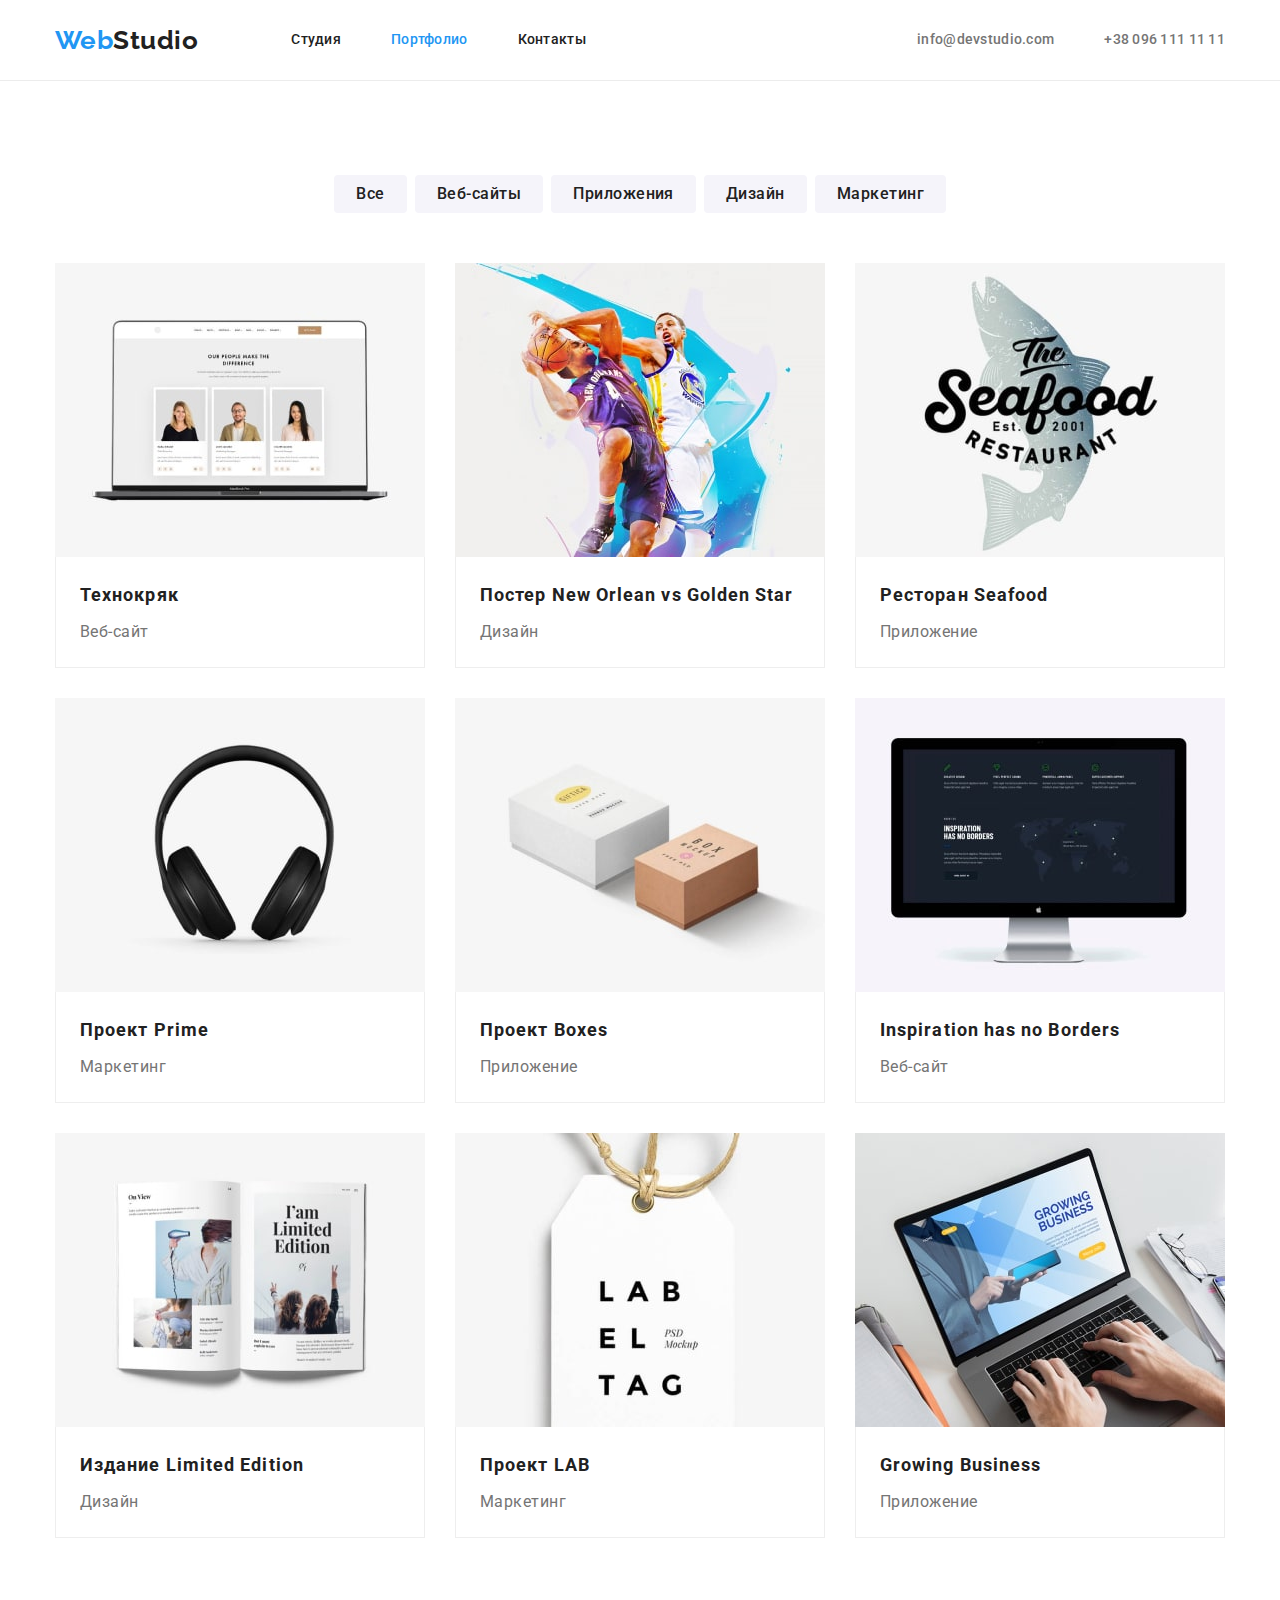
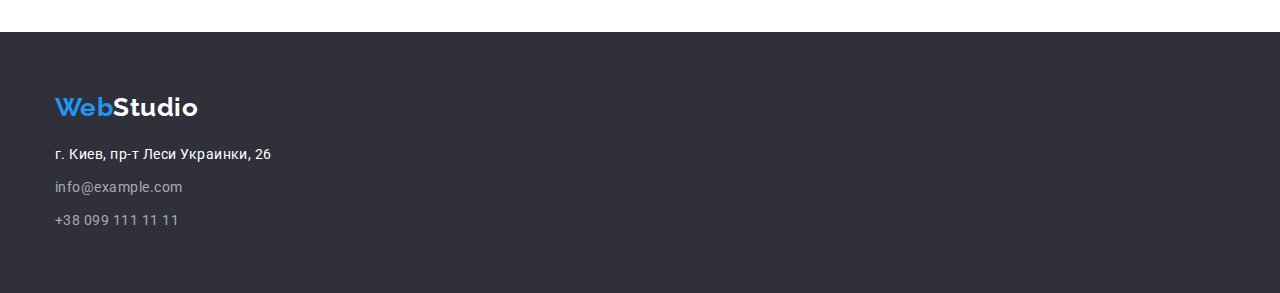
==== portfolio.html @ 279f43bf "Done header, main" ====
<!DOCTYPE html>
<html lang="ru">

<head>
    <meta charset="UTF-8" />
    <meta http-equiv="X-UA-Compatible" content="IE=edge" />
    <meta name="viewport" content="width=device-width, initial-scale=1.0" />
    <title>Document</title>
    <link rel="preconnect" href="https://fonts.googleapis.com" />
    <link rel="preconnect" href="https://fonts.gstatic.com" crossorigin />
    <link
        href="https://fonts.googleapis.com/css2?family=Raleway:wght@700&family=Roboto:wght@400;500;700;900&display=swap"
        rel="stylesheet" />
    <link rel="stylesheet"
        href="https://cdnjs.cloudflare.com/ajax/libs/modern-normalize/1.1.0/modern-normalize.min.css" />
    <link rel="stylesheet" href="./css/styles.css" />
</head>

<body>
    <!-- Шапка -->

    <header class="page-header">
        <div class="container">
            <nav class="site-nav">
                <a href="./index.html" lang="en" class="logo link"> <span class="web">Web</span>Studio </a>

                <ul class="nav list">
                    <li class="item"><a href="./index.html" class="link"> Студия </a></li>
                    <li class="item"><a href="./portfolio.html" class="link current"> Портфолио </a></li>
                    <li class="item"><a href="#cont" target="_blank" class="link"> Контакты </a></li>
                </ul>

                <ul class="contacts list">
                    <li class="item">
                        <a href="mailto:info@devstudio.com" class="mail link"> info@devstudio.com </a>
                    </li>
                    <li class="item">
                        <a href="tel:+380961111111" class="tel link"> +38 096 111 11 11 </a>
                    </li>
                </ul>
            </nav>
        </div>
    </header>

    <!-- Основная часть -->
    <main>
        <section class="projects section">
            <div class="container">
                <h1 class="visually-hiden">Портфолио</h1>

                <!-- Фильтр примеров работ -->

                <h2 class="visually-hiden">Фильтр работ</h2>

                <ul class="filter-list list">
                    <li class="item">
                        <button type="button" class="filter-button">Все</button>
                    </li>
                    <li class="item">
                        <button type="button" class="filter-button">Веб-сайты</button>
                    </li>
                    <li class="item">
                        <button type="button" class="filter-button">Приложения</button>
                    </li>
                    <li class="item">
                        <button type="button" class="filter-button">Дизайн</button>
                    </li>
                    <li class="item">
                        <button type="button" class="filter-button">Маркетинг</button>
                    </li>
                </ul>

                <!-- Галерея работ -->

                <h2 class="visually-hiden">Галерея работ</h2>

                <ul class="projects-list list">
                    <li class="projects-list-item">
                        <img src="./images/portfolio/technocrack.jpg" alt="Скрин веб-сайта Технокряк" width="370"
                            height="294" />
                        <div class="text">
                            <h3 class="project-title">Технокряк</h3>
                            <p class="project-type">Веб-сайт</p>
                        </div>
                    </li>

                    <li class="projects-list-item">
                        <img src="./images/portfolio/poster.jpg" alt="Постер New Orlean vs Golden Star" width="370"
                            height="294" />
                        <div class="text">
                            <h3 class="project-title">
                                Постер <span lang="en"> New Orlean vs Golden Star </span>
                            </h3>
                            <p class="project-type">Дизайн</p>
                        </div>
                    </li>

                    <li class="projects-list-item">
                        <img src="./images/portfolio/seafood.jpg" alt="Ресторан Seafood лого" width="370"
                            height="294" />
                        <div class="text">
                            <h3 class="project-title">Ресторан <span lang="en">Seafood</span></h3>
                            <p class="project-type">Приложение</p>
                        </div>
                    </li>

                    <li class="projects-list-item">
                        <img src="./images/portfolio/prime.jpg" alt="Фото наушников" width="370" height="294" />
                        <div class="text">
                            <h3 class="project-title">Проект <span lang="en">Prime</span></h3>
                            <p class="project-type">Маркетинг</p>
                        </div>
                    </li>

                    <li class="projects-list-item">
                        <img src="./images/portfolio/boxes.jpg" alt="Коробки" width="370" height="294" />
                        <div class="text">
                            <h3 class="project-title">Проект Boxes</h3>
                            <p class="project-type">Приложение</p>
                        </div>
                    </li>

                    <li class="projects-list-item">
                        <img src="./images/portfolio/inspiration.jpg"
                            alt="Скриншот веб-сайта Inspiration has no Borders" width="370" height="294" />
                        <div class="text">
                            <h3 class="project-title">Inspiration has no Borders</h3>
                            <p class="project-type">Веб-сайт</p>
                        </div>
                    </li>

                    <li class="projects-list-item">
                        <img src="./images/portfolio/limited-edition.jpg" alt="Разворот журнала" width="370"
                            height="294" />
                        <div class="text">
                            <h3 class="project-title">Издание Limited Edition</h3>
                            <p class="project-type">Дизайн</p>
                        </div>
                    </li>

                    <li class="projects-list-item">
                        <img src="./images/portfolio/lab.jpg" alt="Проект LAB лого" width="370" height="294" />
                        <div class="text">
                            <h3 class="project-title">Проект LAB</h3>
                            <p class="project-type">Маркетинг</p>
                        </div>
                    </li>

                    <li class="projects-list-item">
                        <img src="./images/portfolio/growing-business.jpg" alt="Скриншот приложения Growing Business"
                            width="370" height="294" />
                        <div class="text">
                            <h3 class="project-title">Growing Business</h3>
                            <p class="project-type">Приложение</p>
                        </div>
                    </li>
                </ul>
            </div>
        </section>
    </main>

    <!-- Футер -->

    <footer class="page-footer">
        <div class="container">
            <div class="footer-logo">
                <a href="./index.html" lang="en" class="white-logo link">
                    <span class="web">Web</span>Studio
                </a>
            </div>
            <address class="address">
                <ul class="address-list list" id="cont">
                    <li>
                        <a href="https://goo.gl/maps/A1SFex8QC9FyxfqN6" target="_blank" rel="noopener noreferrer"
                            class="link">
                            г. Киев, пр-т Леси Украинки, 26
                        </a>
                    </li>
                    <li><a href="mailto:info@example.com" class="link"> info@example.com </a></li>
                    <li><a href="tel:+380991111111" class="link">+38 099 111 11 11</a></li>
                </ul>
            </address>
        </div>
    </footer>
</body>

</html>
---- css/styles.css ----
:root {
	--primary-text-color: #212121;
	--secondary-text-color: #757575;
	--accent-color: #2196f3;
	--main-white: #ffffff;
	--primary-bg-color: #2f303a;
	--secondary-bg-color: #c4c4c4;
}

body {
	color: var(--primary-text-color);
	background-color: var(--main-white, #ffffff);
	font-family: Roboto, sans-serif;
	letter-spacing: 0.03em;
}

p,
h1,
h2,
h3,
h4,
h5,
h6 {
	margin: 0;
}

ul,
ol {
	margin: 0;
	padding-left: 0;
}

.page-header {
	background-color: #ffffff;
	border-bottom: 1px solid #ececec;
}

.container {
	width: 1200px;
	margin-left: auto;
	margin-right: auto;
	padding-left: 15px;
	padding-right: 15px;
}
.link {
	text-decoration: none;
		
} 
.list {
	padding: 0;
	margin: 0;
	list-style: none;
}
/* ------------------------LOGO--------------------------- */
.site-nav {
	display: flex;
	align-items: center;
}

.logo {
	color: var(--primary-text-color);
	font-family: Raleway, sans-serif;
	font-weight: 700;
	font-size: 26px;
	line-height: 1.19;
}

.web {
	color: var(--accent-color);
}

/* header */
/* .list {
	padding: 0;
	margin: 0;
	list-style: none;
} */
.header-container {
	display: flex;
	align-items: center;
}

.nav {
	display: flex;
	margin-left: 93px;
}

.nav .item:not(:last-child) {
	margin-right: 50px;
}

.nav .link {
	display: block;
	padding-top: 32px;
	padding-bottom: 32px;

	color: var(--primary-text-color);

	font-weight: 500;
	font-size: 14px;
	line-height: 1.14;
	letter-spacing: 0.02em;
}

.nav .link.current {
	color: var(--accent-color);
}

.contacts {
	display: flex;
	margin-left: auto;
	align-items:center;
	color: var(--secondary-text-color);

/* 	
	justify-content: flex-end; */
	padding: 0;
}

.contacts .item+.item {
	margin-left: 50px;
}

.contacts .link {
	display: flex;
	align-items: center;
	padding-top: 32px;
	padding-bottom: 32px;

	color: var(--secondary-text-color);

	font-weight: 500;
	font-size: 14px;
	line-height: 1.14;
	letter-spacing: 0.02em;
}

.nav .link:hover,
.nav .link:focus,
.contacts .link:hover,
.contacts .link:focus{
	color: var(--accent-color);
}
.contacts-icon{
	justify-content: center;
	align-items: center;
	/* fill: var(--primary-text-color); */
	margin-right: 10px;
	fill: currentColor;
}

/* --------------------------------------HERO----------------------------------------- */
.hero {
	padding-top: 200px;
	padding-bottom: 200px;
	max-width: 1600px;
	height: 600px;
	margin: 0 auto;
	/* background-color:rgba(47, 48, 58, 0.4);,  */
	background-image: linear-gradient(to right, #2f303a66, #2f303a66), url('../images/hero-bg.jpg'); 
	background-color: var(--secondary-bg-color);
	text-align: center;
}

.hero-title {
	margin: 0 auto;
	margin-bottom: 30px;
	width: 696px;

	color: var(--main-white);

	font-weight: 900;
	font-size: 44px;
	line-height: 1.36;

	letter-spacing: 0.06em;
	text-transform: uppercase;
}

.hero-button {
	display: inline-block;
	padding: 10px 32px;
	border-radius: 4px;
	min-width: 200px;
	border: none;

	color: var(--main-white);
	background-color: var(--accent-color);
	cursor: pointer;

	font-family: inherit;
	font-weight: 700;
	font-size: 16px;
	line-height: 1.88;
	letter-spacing: 0.06em;
}
.hero-button:hover,
.hero-button:focus {
	background-color: #188CE8;
}
.section {
	padding-top: 94px;
	padding-bottom: 94px;
}

.visually-hiden {
	position: absolute;
	width: 1px;
	height: 1px;
	margin: -1px;
	border: 0;
	padding: 0;

	white-space: nowrap;
	clip-path: inset(100%);
	clip: rect(0 0 0 0);
	overflow: hidden;
}

.skills-list {
	display: flex;
	justify-content: space-between;
}
.skills-list-thumb{
	height: 120px;
	width: 270px;
	margin-bottom: 30px;
	
	background: #F5F4FA;
	border-radius: 4px;
}

.skills-icon{
width: 70px;
height: 70px;
margin: 25px 100px;
/* background-position: center; */
}

.skill {
	/* width: 270px; */
	width: calc((100% - 3 * 30px) / 4);
}

.skills-list-title {
	margin-top: 0;
	margin-bottom: 10px;

	font-weight: 700;
	font-size: 14px;
	line-height: 1.14;

	text-transform: uppercase;
}

.skills-list-text {
	margin-top: 0;
	margin-bottom: 0;
	color: var(--secondary-text-color);
	font-size: 14px;
	line-height: 1.71;
}


.work-areas.section {
	margin-top: 0;
	margin-bottom: 0;
	padding-top: 0;
}

.work-areas-list {
	display: flex;
	justify-content: space-between;
}

.section-title {
	margin-top: 0;
	margin-bottom: 50px;

	font-weight: 700;
	font-size: 36px;
	line-height: 1.17;
	text-align: center;
}

/* team section */
.team {
	padding-top: 94px;
	padding-bottom: 94px;

	background-color: #f5f4fa;
}

.our-team {
	display: flex;
	justify-content: space-between;
}

.team-member {
	background-color: var(--main-white);
	background: #FFFFFF;
	box-shadow: 0px 1px 3px rgba(0, 0, 0, 0.12),
	0px 1px 1px rgba(0, 0, 0, 0.14),
	0px 2px 1px rgba(0, 0, 0, 0.2);
	border-radius: 0px 0px 4px 4px;
}

.description {
	padding-top: 30px;
	padding-bottom: 30px;

}

.social-media-list{
	display: flex;
	justify-content: center;
}
.social-media-list-link{
	display: inline-block;
	width: 44px;
	height: 44px;
	/* background-color: #188CE8; */
	border-radius: 50%;
	/* text-align: center; */
	padding: 12px;
}
.social-media-icon{
	fill: #AFB1B8 ;
}
.social-media-list-link:hover,
.social-media-list-link:focus{
	background-color: var(--accent-color);
	}
.social-media-list-link:hover .social-media-icon,
.social-media-list-link:focus .social-media-icon {
	fill: var(--main-white) ;
}
.name {
	margin-top: 0;
	margin-bottom: 10px;

	font-weight: 500;
	font-size: 16px;
	line-height: 1.18;
	text-align: center;
}

.position {
	margin-top: 0;
	margin-bottom: 16px;

	color: var(--secondary-text-color);

	font-size: 16px;
	line-height: 1.18;
	text-align: center;
}
/* -------------------------------------------Clients----------------------------------- */
.clients-list{
	display: flex;

}
.clients-list-item:not(:last-child){
	margin-right: 30px;
 }

.clients-list-link{
	display: inline-block;
	padding: 16px 32px;
	color: #AFB1B8;
	border: 1px solid #AFB1B8;
	border-radius: 4px;
}
.clients-list-link:hover,
.clients-list-link:focus{
	color: var(--accent-color);
border: 1px solid var(--accent-color);
}
.clients-list-icon{
	fill: currentColor;
}
/* -----------------------------Portfolio ------------------------------------ */
/* .projects {
	padding-top: 94px;
	padding-bottom: 94px;
} */

.filter-list {
	margin-bottom: 50px;
	display: flex;
	justify-content: center;
}

.filter-list .item:not(:last-child) {
	margin-right: 8px;
}

.filter-button {
	min-width: 73px;
	padding: 6px 22px;
	border: none;
	border-radius: 4px;
	color: var(--primary-text-color);
	background-color: #f5f4fa;
	font-family: inherit;
	font-weight: 500;
	font-size: 16px;
	line-height: 1.62;
	text-align: center;
	letter-spacing: 0.03em;
}

.filter-button:hover,
.filter-button:focus {
	color: var(--main-white);
	background-color: var(--accent-color);
	cursor: pointer;

	box-shadow: 0px 3px 1px rgba(0, 0, 0, 0.1), 0px 1px 2px rgba(0, 0, 0, 0.08),
		0px 2px 2px rgba(0, 0, 0, 0.12);
}

/* -------------------------------Gallery--------------------------- */
.projects-list {
	display: flex;
	flex-wrap: wrap;
	margin-top: -30px;
	margin-left: -30px;
	}


.projects-list-item {
	flex-basis: calc(100% / 3 - 30px);
	/* width: calc((100% - 90px) / 3); */
	margin-top: 30px;
	margin-left: 30px;
}
.projects-list-item:hover,
.projects-list-item:focus{
 	box-shadow: 0px 4px 4px rgba(0, 0, 0, 0.25);
}
 /* 
.projects-list-item:nth-child(3n) {
	margin-right: 0;
}

.projects-list-item:nth-last-child(-n + 3) {
	margin-bottom: 0;
} */

/* .projects-list-item> */
img {
	display: block;
	max-width: 100%;
	height: auto;
}

.projects-list-item .text {
	padding: 20px 24px;
	border-bottom: 1px solid #eeeeee;
	border-left: 1px solid #eeeeee;
	border-right: 1px solid #eeeeee;
}

.project-title {
	margin-top: 0;
	margin-bottom: 4px;

	font-weight: 700;
	font-size: 18px;
	line-height: 2;
	letter-spacing: 0.06em;
}

.project-type {
	margin-top: 0;
	margin-bottom: 0;
	color: var(--secondary-text-color);
	font-size: 16px;
	line-height: 1.88;
}

/* --------------------------FOOTER------------------------ */
.page-footer {
	padding-top: 60px;
	padding-bottom: 60px;
	background-color: var(--primary-bg-color)
}


.white-logo {
	display: block;
	margin-bottom: 20px;

	color: var(--main-white);

	font-family: Raleway, sans-serif;
	font-weight: 700;
	font-size: 26px;
	line-height: 1.19;
}
.address {
	font-style: normal;
}
.address-list>li:not(:last-child) {
	display: block;
	margin-bottom: 9px;
}

.address-list .link {
	color: rgba(255, 255, 255, 0.6);
	font-weight: 400;
	font-size: 14px;
	line-height: 1.71;
}

.address-list .link:hover,
.address-list .link:focus {
	color: var(--accent-color);
}

.address-list [rel] {
	color: var(--main-white);
}
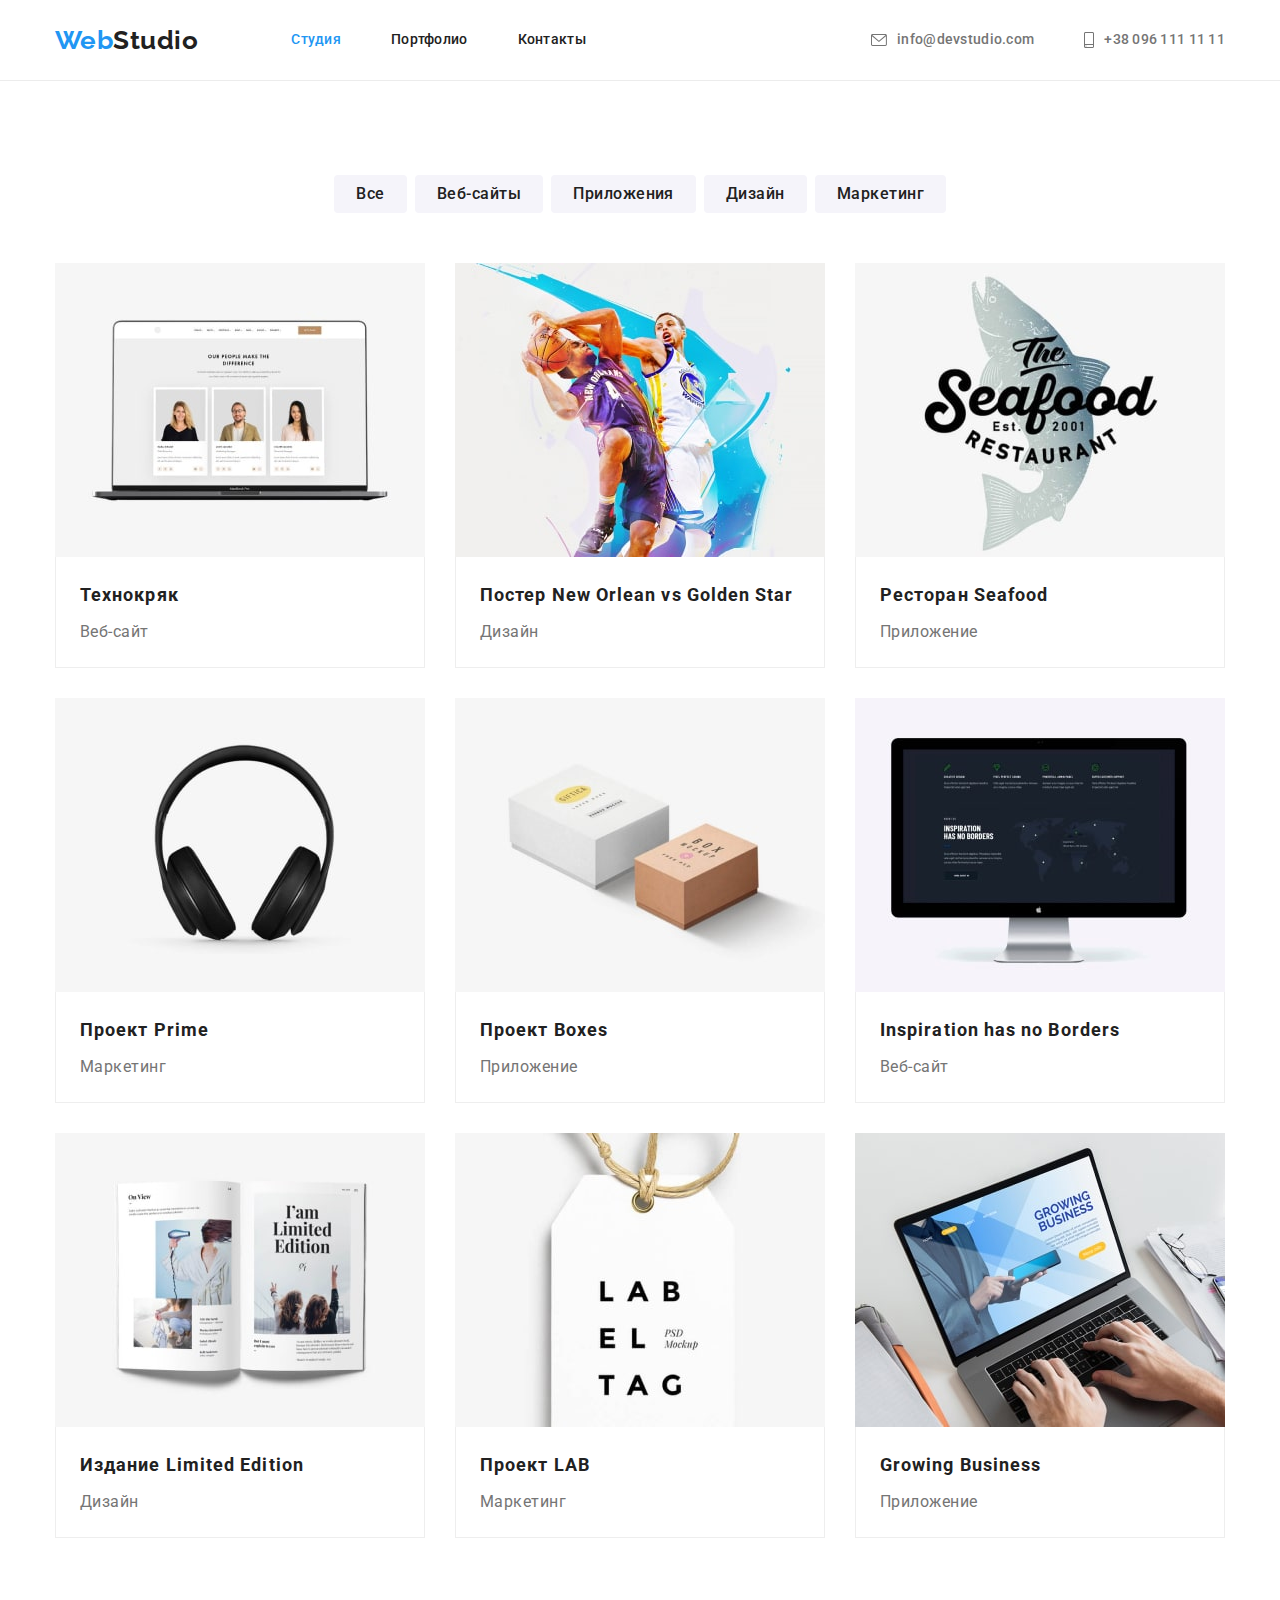
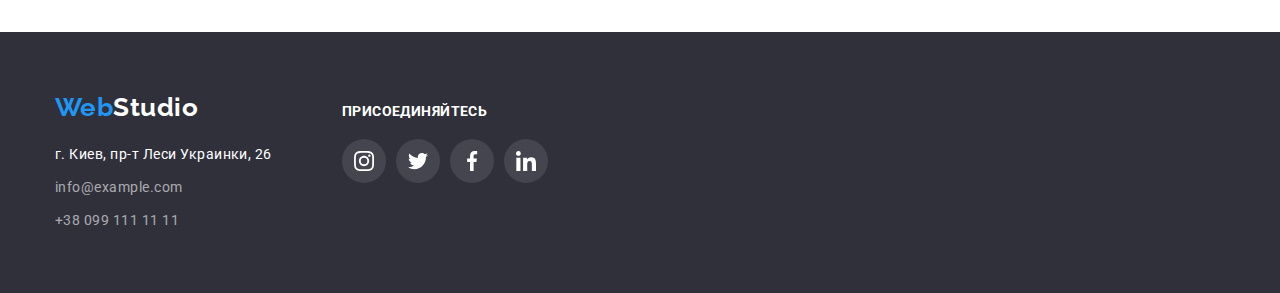
==== commit 654fd056: "Footer social media links done" ====
--- a/portfolio.html
+++ b/portfolio.html
@@ -20,25 +20,35 @@
     <!-- Шапка -->
 
     <header class="page-header">
-        <div class="container">
+        <div class="container header-container">
+
             <nav class="site-nav">
-                <a href="./index.html" lang="en" class="logo link"> <span class="web">Web</span>Studio </a>
+                <a href="./index.html" lang="en" class="logo link"> <span class="web link">Web</span>Studio </a>
 
                 <ul class="nav list">
-                    <li class="item"><a href="./index.html" class="link"> Студия </a></li>
-                    <li class="item"><a href="./portfolio.html" class="link current"> Портфолио </a></li>
+                    <li class="item"><a href="./index.html" class="link current"> Студия </a></li>
+                    <li class="item"><a href="./portfolio.html" class="link"> Портфолио </a></li>
                     <li class="item"><a href="#cont" target="_blank" class="link"> Контакты </a></li>
                 </ul>
 
-                <ul class="contacts list">
-                    <li class="item">
-                        <a href="mailto:info@devstudio.com" class="mail link"> info@devstudio.com </a>
-                    </li>
-                    <li class="item">
-                        <a href="tel:+380961111111" class="tel link"> +38 096 111 11 11 </a>
-                    </li>
-                </ul>
+
             </nav>
+            <ul class="contacts list">
+                <li class="item">
+                    <a href="mailto:info@devstudio.com" class="mail link">
+                        <svg class="contacts-icon" width="16" height="12">
+                            <use href="./images/sprite.svg#icon-envelope"></use>
+                        </svg>
+                        info@devstudio.com </a>
+                </li>
+                <li class="item">
+                    <a href="tel:+380961111111" class="tel link">
+                        <svg class="contacts-icon" width="10" height="16">
+                            <use href="./images/sprite.svg#icon-smartphone"></use>
+                        </svg>
+                        +38 096 111 11 11 </a>
+                </li>
+            </ul>
         </div>
     </header>
 
@@ -162,24 +172,58 @@
     <!-- Футер -->
 
     <footer class="page-footer">
-        <div class="container">
-            <div class="footer-logo">
+        <div class="container footer-wraper">
+            <div class="address-wraper">
                 <a href="./index.html" lang="en" class="white-logo link">
                     <span class="web">Web</span>Studio
                 </a>
+
+                <address class="address">
+                    <ul class="address-list list" id="cont">
+                        <li>
+                            <a href="https://goo.gl/maps/A1SFex8QC9FyxfqN6" target="_blank" rel="noopener noreferrer"
+                                class="link">
+                                г. Киев, пр-т Леси Украинки, 26
+                            </a>
+                        </li>
+                        <li>
+                            <a href="mailto:info@example.com" class="link"> info@example.com </a>
+                        </li>
+                        <li><a href="tel:+380991111111" class="link">+38 099 111 11 11</a></li>
+                    </ul>
+                </address>
             </div>
-            <address class="address">
-                <ul class="address-list list" id="cont">
-                    <li>
-                        <a href="https://goo.gl/maps/A1SFex8QC9FyxfqN6" target="_blank" rel="noopener noreferrer"
-                            class="link">
-                            г. Киев, пр-т Леси Украинки, 26
-                        </a>
-                    </li>
-                    <li><a href="mailto:info@example.com" class="link"> info@example.com </a></li>
-                    <li><a href="tel:+380991111111" class="link">+38 099 111 11 11</a></li>
-                </ul>
-            </address>
+            <div class="join-wraper">
+
+                <p class="join-text">присоединяйтесь</p>
+
+                <ul class="social-media-list">
+                    <li class="list social-media-list-item"><a href="https://www.instagram.com/" target="_blank"
+                            rel="noopener noreferrer" class="social-media-list-link link">
+                            <svg class="social-media-icon" width="20" height="20">
+                                <use href="./images/sprite.svg#icon-instagram"></use>
+                            </svg>
+                        </a></li>
+                    <li class="list social-media-list-item"><a href="https://twitter.com/" target="_blank"
+                            rel="noopener noreferrer" class="social-media-list-link link">
+                            <svg class="social-media-icon" width="20" height="20">
+                                <use href="./images/sprite.svg#icon-twitter"></use>
+                            </svg>
+                        </a></li>
+                    <li class="list social-media-list-item"><a href="https://www.facebook.com/" target="_blank"
+                            rel="noopener noreferrer" class="social-media-list-link link">
+                            <svg class="social-media-icon" width="20" height="20">
+                                <use href="./images/sprite.svg#icon-facebook"></use>
+                            </svg>
+                        </a></li>
+                    <li class="list social-media-list-item"><a href="https://www.linkedin.com/" target="_blank"
+                            rel="noopener noreferrer" class="social-media-list-link link">
+                            <svg class="social-media-icon" width="20" height="20">
+                                <use href="./images/sprite.svg#icon-linkedin"></use>
+                            </svg>
+                        </a></li>
+                </ul>
+            </div>
         </div>
     </footer>
 </body>
--- a/css/styles.css
+++ b/css/styles.css
@@ -315,6 +315,9 @@
 	display: flex;
 	justify-content: center;
 }
+.social-media-list-item:not(:last-child){
+	margin-right: 10px;
+}
 .social-media-list-link{
 	display: inline-block;
 	width: 44px;
@@ -326,6 +329,12 @@
 }
 .social-media-icon{
 	fill: #AFB1B8 ;
+}
+.page-footer .social-media-icon {
+	fill: var(--main-white);
+}
+.page-footer .social-media-list-link {
+	background-color: rgba(255, 255, 255, 0.1);
 }
 .social-media-list-link:hover,
 .social-media-list-link:focus{
@@ -486,7 +495,14 @@
 	padding-bottom: 60px;
 	background-color: var(--primary-bg-color)
 }
-
+.footer-wraper{
+	display: flex;
+	align-items: baseline;
+}
+.join-wraper{
+	margin-left: 70px;
+	
+}
 
 .white-logo {
 	display: block;
@@ -521,4 +537,13 @@
 
 .address-list [rel] {
 	color: var(--main-white);
+}
+.join-text{
+	font-weight: 700;
+	font-size: 14px;
+	line-height: 16px;
+	letter-spacing: 0.03em;
+	text-transform: uppercase;
+	margin-bottom: 20px;
+	color: var(--main-white);
 }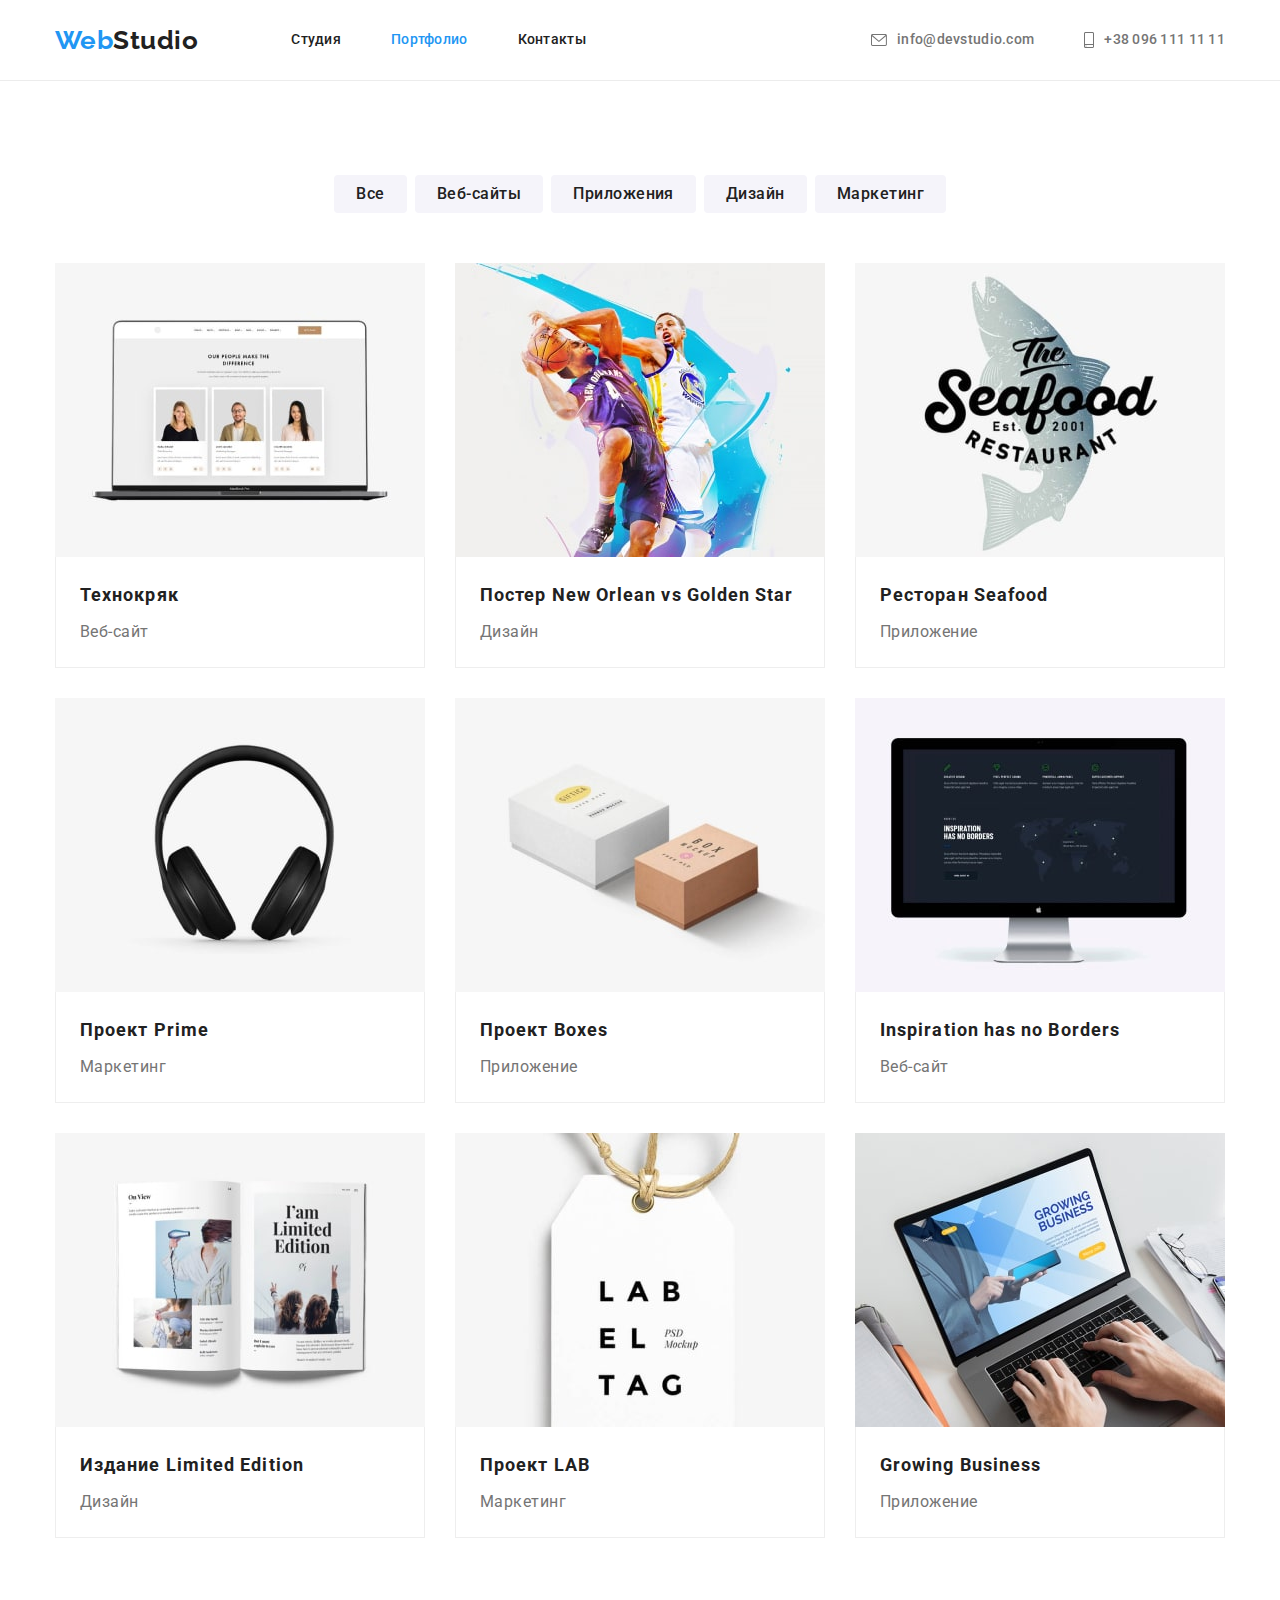
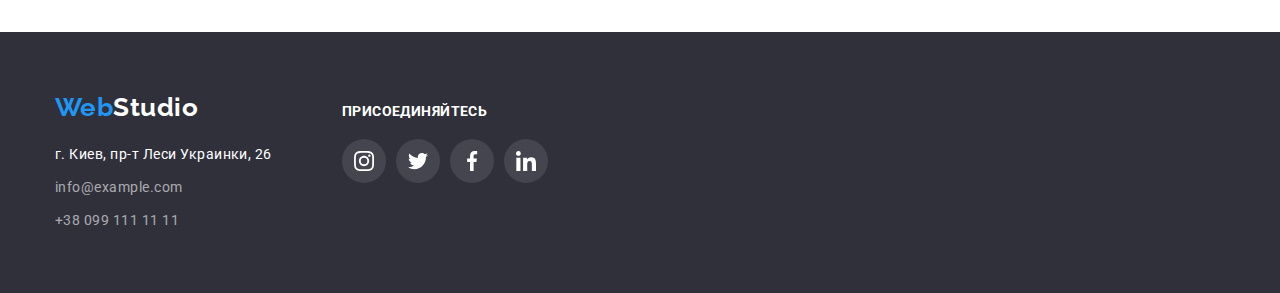
==== commit 827edcff: "header repair" ====
--- a/portfolio.html
+++ b/portfolio.html
@@ -26,8 +26,8 @@
                 <a href="./index.html" lang="en" class="logo link"> <span class="web link">Web</span>Studio </a>
 
                 <ul class="nav list">
-                    <li class="item"><a href="./index.html" class="link current"> Студия </a></li>
-                    <li class="item"><a href="./portfolio.html" class="link"> Портфолио </a></li>
+                    <li class="item"><a href="./index.html" class="link"> Студия </a></li>
+                    <li class="item"><a href="./portfolio.html" class="link current"> Портфолио </a></li>
                     <li class="item"><a href="#cont" target="_blank" class="link"> Контакты </a></li>
                 </ul>
 
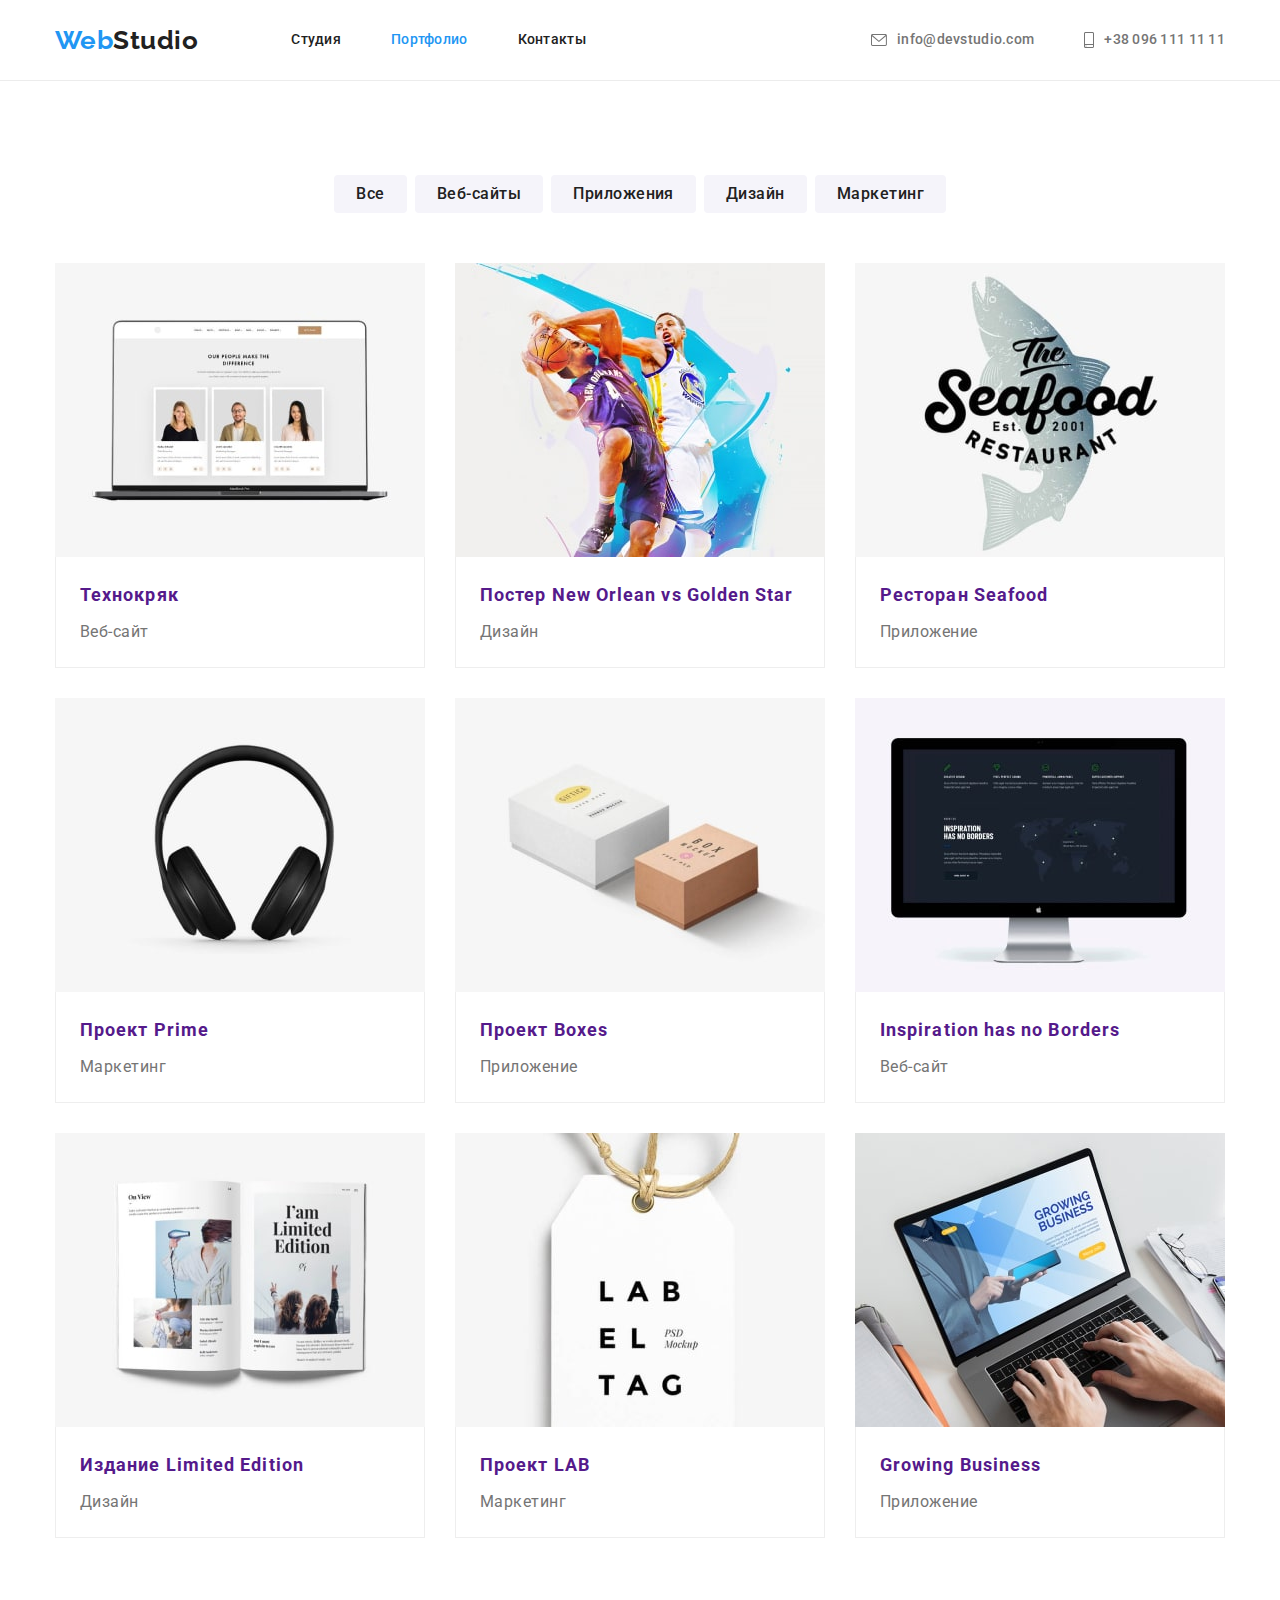
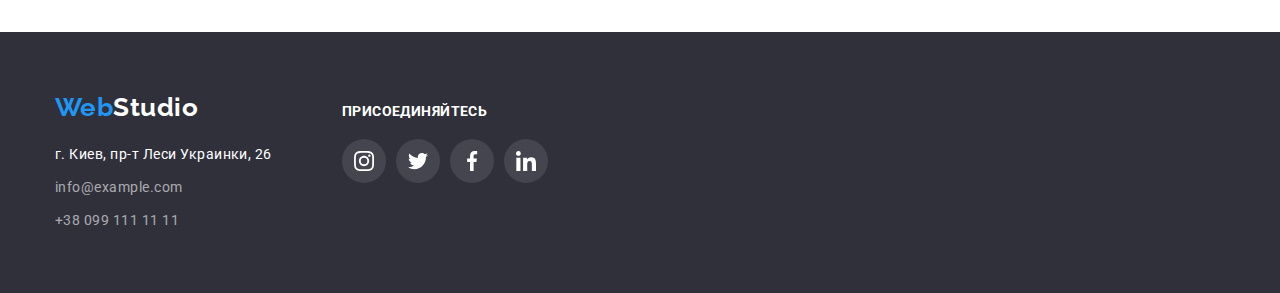
==== commit abefbfb4: "Виправлення в списках і тінь в portfolio.html" ====
--- a/portfolio.html
+++ b/portfolio.html
@@ -86,83 +86,105 @@
 
                 <ul class="projects-list list">
                     <li class="projects-list-item">
-                        <img src="./images/portfolio/technocrack.jpg" alt="Скрин веб-сайта Технокряк" width="370"
-                            height="294" />
-                        <div class="text">
-                            <h3 class="project-title">Технокряк</h3>
-                            <p class="project-type">Веб-сайт</p>
-                        </div>
-                    </li>
-
-                    <li class="projects-list-item">
-                        <img src="./images/portfolio/poster.jpg" alt="Постер New Orlean vs Golden Star" width="370"
-                            height="294" />
-                        <div class="text">
-                            <h3 class="project-title">
-                                Постер <span lang="en"> New Orlean vs Golden Star </span>
-                            </h3>
-                            <p class="project-type">Дизайн</p>
-                        </div>
-                    </li>
-
-                    <li class="projects-list-item">
-                        <img src="./images/portfolio/seafood.jpg" alt="Ресторан Seafood лого" width="370"
-                            height="294" />
-                        <div class="text">
-                            <h3 class="project-title">Ресторан <span lang="en">Seafood</span></h3>
-                            <p class="project-type">Приложение</p>
-                        </div>
-                    </li>
-
-                    <li class="projects-list-item">
-                        <img src="./images/portfolio/prime.jpg" alt="Фото наушников" width="370" height="294" />
-                        <div class="text">
-                            <h3 class="project-title">Проект <span lang="en">Prime</span></h3>
-                            <p class="project-type">Маркетинг</p>
-                        </div>
-                    </li>
-
-                    <li class="projects-list-item">
-                        <img src="./images/portfolio/boxes.jpg" alt="Коробки" width="370" height="294" />
-                        <div class="text">
-                            <h3 class="project-title">Проект Boxes</h3>
-                            <p class="project-type">Приложение</p>
-                        </div>
-                    </li>
-
-                    <li class="projects-list-item">
-                        <img src="./images/portfolio/inspiration.jpg"
-                            alt="Скриншот веб-сайта Inspiration has no Borders" width="370" height="294" />
-                        <div class="text">
-                            <h3 class="project-title">Inspiration has no Borders</h3>
-                            <p class="project-type">Веб-сайт</p>
-                        </div>
-                    </li>
-
-                    <li class="projects-list-item">
-                        <img src="./images/portfolio/limited-edition.jpg" alt="Разворот журнала" width="370"
-                            height="294" />
-                        <div class="text">
-                            <h3 class="project-title">Издание Limited Edition</h3>
-                            <p class="project-type">Дизайн</p>
-                        </div>
-                    </li>
-
-                    <li class="projects-list-item">
-                        <img src="./images/portfolio/lab.jpg" alt="Проект LAB лого" width="370" height="294" />
-                        <div class="text">
-                            <h3 class="project-title">Проект LAB</h3>
-                            <p class="project-type">Маркетинг</p>
-                        </div>
-                    </li>
-
-                    <li class="projects-list-item">
-                        <img src="./images/portfolio/growing-business.jpg" alt="Скриншот приложения Growing Business"
-                            width="370" height="294" />
-                        <div class="text">
-                            <h3 class="project-title">Growing Business</h3>
-                            <p class="project-type">Приложение</p>
-                        </div>
+                        <a href="" class="projects-list-link link">
+                            <img src="./images/portfolio/technocrack.jpg" alt="Скрин веб-сайта Технокряк" width="370"
+                                height="294" />
+                            <div class="text">
+                                <h3 class="project-title">Технокряк</h3>
+                                <p class="project-type">Веб-сайт</p>
+                            </div>
+                        </a>
+
+                    </li>
+
+                    <li class="projects-list-item">
+                        <a href="" class="projects-list-link link"><img src="./images/portfolio/poster.jpg"
+                                alt="Постер New Orlean vs Golden Star" width="370" height="294" />
+                            <div class="text">
+                                <h3 class="project-title">
+                                    Постер <span lang="en"> New Orlean vs Golden Star </span>
+                                </h3>
+                                <p class="project-type">Дизайн</p>
+                            </div>
+                        </a>
+
+                    </li>
+
+                    <li class="projects-list-item">
+                        <a href="" class="projects-list-link link"><img src="./images/portfolio/seafood.jpg"
+                                alt="Ресторан Seafood лого" width="370" height="294" />
+                            <div class="text">
+                                <h3 class="project-title">Ресторан <span lang="en">Seafood</span></h3>
+                                <p class="project-type">Приложение</p>
+                            </div>
+                        </a>
+
+                    </li>
+
+                    <li class="projects-list-item">
+                        <a href="" class="projects-list-link link"> <img src="./images/portfolio/prime.jpg"
+                                alt="Фото наушников" width="370" height="294" />
+                            <div class="text">
+                                <h3 class="project-title">Проект <span lang="en">Prime</span></h3>
+                                <p class="project-type">Маркетинг</p>
+                            </div>
+                        </a>
+
+                    </li>
+
+                    <li class="projects-list-item">
+                        <a href="" class="projects-list-link link"><img src="./images/portfolio/boxes.jpg" alt="Коробки"
+                                width="370" height="294" />
+                            <div class="text">
+                                <h3 class="project-title">Проект Boxes</h3>
+                                <p class="project-type">Приложение</p>
+                            </div>
+                        </a>
+
+                    </li>
+
+                    <li class="projects-list-item">
+                        <a href="" class="projects-list-link link"> <img src="./images/portfolio/inspiration.jpg"
+                                alt="Скриншот веб-сайта Inspiration has no Borders" width="370" height="294" />
+                            <div class="text">
+                                <h3 class="project-title">Inspiration has no Borders</h3>
+                                <p class="project-type">Веб-сайт</p>
+                            </div>
+                        </a>
+
+                    </li>
+
+                    <li class="projects-list-item">
+                        <a href="" class="projects-list-link link"> <img src="./images/portfolio/limited-edition.jpg"
+                                alt="Разворот журнала" width="370" height="294" />
+                            <div class="text">
+                                <h3 class="project-title">Издание Limited Edition</h3>
+                                <p class="project-type">Дизайн</p>
+                            </div>
+                        </a>
+
+                    </li>
+
+                    <li class="projects-list-item">
+                        <a href="" class="projects-list-link link"><img src="./images/portfolio/lab.jpg"
+                                alt="Проект LAB лого" width="370" height="294" />
+                            <div class="text">
+                                <h3 class="project-title">Проект LAB</h3>
+                                <p class="project-type">Маркетинг</p>
+                            </div>
+                        </a>
+
+                    </li>
+
+                    <li class="projects-list-item">
+                        <a href="" class="projects-list-link link"><img src="./images/portfolio/growing-business.jpg"
+                                alt="Скриншот приложения Growing Business" width="370" height="294" />
+                            <div class="text">
+                                <h3 class="project-title">Growing Business</h3>
+                                <p class="project-type">Приложение</p>
+                            </div>
+                        </a>
+
                     </li>
                 </ul>
             </div>
--- a/css/styles.css
+++ b/css/styles.css
@@ -69,12 +69,7 @@
 	color: var(--accent-color);
 }
 
-/* header */
-/* .list {
-	padding: 0;
-	margin: 0;
-	list-style: none;
-} */
+
 .header-container {
 	display: flex;
 	align-items: center;
@@ -111,9 +106,6 @@
 	margin-left: auto;
 	align-items:center;
 	color: var(--secondary-text-color);
-
-/* 	
-	justify-content: flex-end; */
 	padding: 0;
 }
 
@@ -156,8 +148,7 @@
 	max-width: 1600px;
 	height: 600px;
 	margin: 0 auto;
-	/* background-color:rgba(47, 48, 58, 0.4);,  */
-	background-image: linear-gradient(to right, #2f303a66, #2f303a66), url('../images/hero-bg.jpg'); 
+		background-image: linear-gradient(to right, #2f303a66, #2f303a66), url('../images/hero-bg.jpg'); 
 	background-color: var(--secondary-bg-color);
 	text-align: center;
 }
@@ -223,22 +214,22 @@
 }
 .skills-list-thumb{
 	height: 120px;
-	width: 270px;
 	margin-bottom: 30px;
 	
 	background: #F5F4FA;
 	border-radius: 4px;
+	display: flex;
+	justify-content: center;
+	align-items: center;
 }
 
 .skills-icon{
 width: 70px;
 height: 70px;
-margin: 25px 100px;
-/* background-position: center; */
+
 }
 
 .skill {
-	/* width: 270px; */
 	width: calc((100% - 3 * 30px) / 4);
 }
 
@@ -308,24 +299,28 @@
 .description {
 	padding-top: 30px;
 	padding-bottom: 30px;
-
 }
 
 .social-media-list{
 	display: flex;
 	justify-content: center;
+}
+.social-media-list-item{
+	width: 44px;
+	height: 44px;
 }
 .social-media-list-item:not(:last-child){
 	margin-right: 10px;
 }
 .social-media-list-link{
-	display: inline-block;
-	width: 44px;
-	height: 44px;
-	/* background-color: #188CE8; */
+	display: flex;
+	justify-content: center;
+	align-items: center;
+	
+	width: 100%;
+	height: 100%;
 	border-radius: 50%;
-	/* text-align: center; */
-	padding: 12px;
+
 }
 .social-media-icon{
 	fill: #AFB1B8 ;
@@ -369,13 +364,20 @@
 	display: flex;
 
 }
+.clients-list-item{
+	width: 170px;
+	height: 92px;
+}
 .clients-list-item:not(:last-child){
 	margin-right: 30px;
  }
 
 .clients-list-link{
-	display: inline-block;
-	padding: 16px 32px;
+	display: flex;
+	justify-content: center;
+	align-items: center;
+	width: 100%;
+	height: 100%;
 	color: #AFB1B8;
 	border: 1px solid #AFB1B8;
 	border-radius: 4px;
@@ -389,10 +391,6 @@
 	fill: currentColor;
 }
 /* -----------------------------Portfolio ------------------------------------ */
-/* .projects {
-	padding-top: 94px;
-	padding-bottom: 94px;
-} */
 
 .filter-list {
 	margin-bottom: 50px;
@@ -437,27 +435,17 @@
 	margin-left: -30px;
 	}
 
-
 .projects-list-item {
 	flex-basis: calc(100% / 3 - 30px);
-	/* width: calc((100% - 90px) / 3); */
 	margin-top: 30px;
 	margin-left: 30px;
 }
-.projects-list-item:hover,
-.projects-list-item:focus{
+.projects-list-link:hover,
+.projects-list-link:focus{
+	display: block;
  	box-shadow: 0px 4px 4px rgba(0, 0, 0, 0.25);
 }
- /* 
-.projects-list-item:nth-child(3n) {
-	margin-right: 0;
-}
-
-.projects-list-item:nth-last-child(-n + 3) {
-	margin-bottom: 0;
-} */
-
-/* .projects-list-item> */
+
 img {
 	display: block;
 	max-width: 100%;
